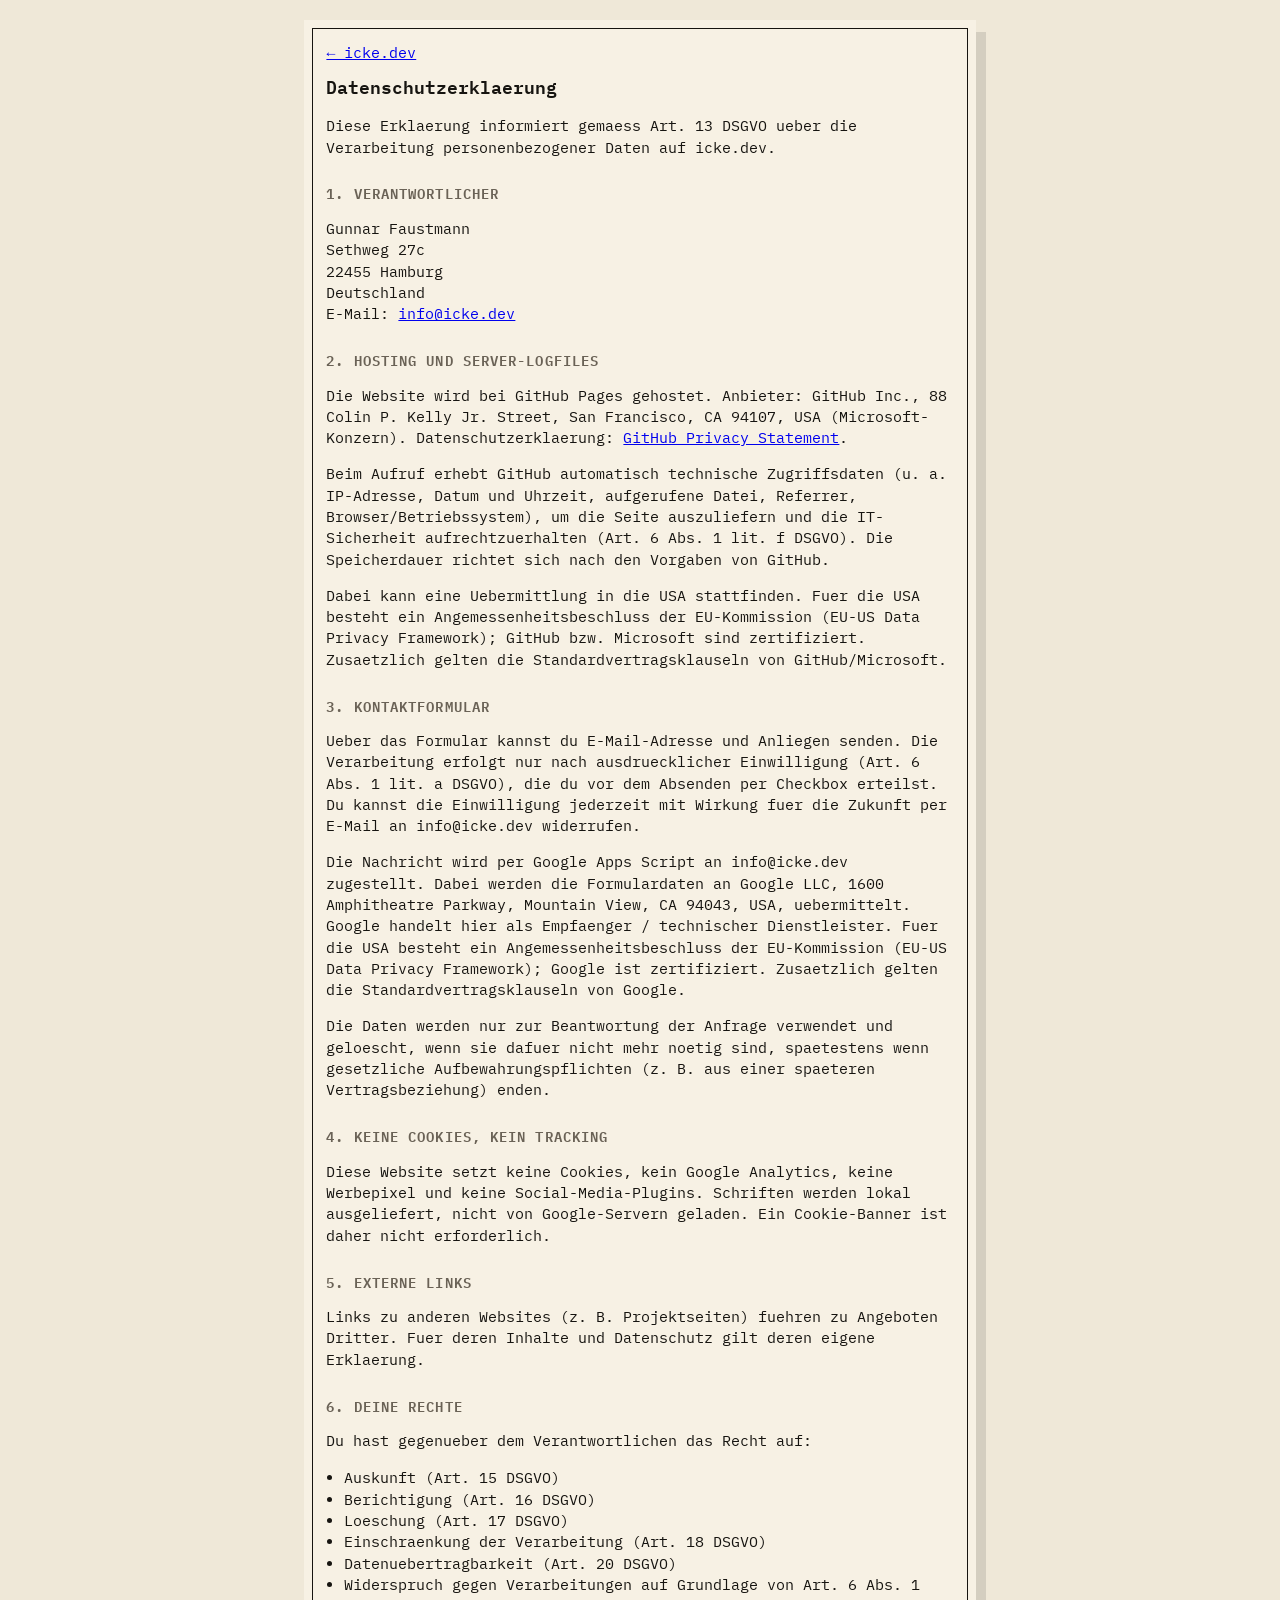
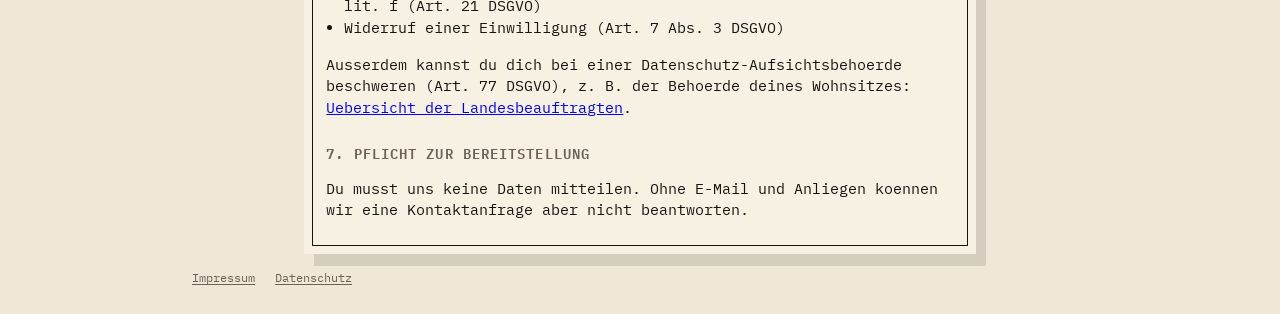
==== datenschutz.html @ b36e0580 "Add icke.dev site redesign Replace the current GitHub Pages implementation with the locally prepared" ====
<!doctype html>
<html lang="de">
  <head>
    <meta charset="utf-8" />
    <meta name="viewport" content="width=device-width, initial-scale=1, viewport-fit=cover" />
    <title>Datenschutz — icke.dev</title>
    <meta name="robots" content="noindex" />
    <link rel="icon" href="favicon.svg" type="image/svg+xml" />
    <link rel="stylesheet" href="style.css" />
  </head>
  <body>
    <main class="stage">
      <article class="card legal-page">
        <p class="kicker"><a href="index.html">← icke.dev</a></p>
        <h1>Datenschutzerklaerung</h1>
        <p>
          Diese Erklaerung informiert gemaess Art. 13 DSGVO ueber die Verarbeitung
          personenbezogener Daten auf icke.dev.
        </p>

        <h2>1. Verantwortlicher</h2>
        <p>
          <span class="fill-in" data-site="name">[Vor- und Nachname]</span><br />
          <span class="fill-in" data-site="street">[Strasse und Hausnummer]</span><br />
          <span class="fill-in" data-site="cityLine">[PLZ Ort]</span><br />
          <span data-site="country">Deutschland</span><br />
          E-Mail:
          <a data-site-mailto="email" href="mailto:info@icke.dev">info@icke.dev</a>
        </p>

        <h2>2. Hosting und Server-Logfiles</h2>
        <p>
          Die Website wird bei GitHub Pages gehostet. Anbieter:
          GitHub Inc., 88 Colin P. Kelly Jr. Street, San Francisco, CA 94107, USA
          (Microsoft-Konzern). Datenschutzerklaerung:
          <a
            href="https://docs.github.com/site-policy/privacy-policies/github-general-privacy-statement"
            rel="noopener noreferrer"
            target="_blank"
            >GitHub Privacy Statement</a
          >.
        </p>
        <p>
          Beim Aufruf erhebt GitHub automatisch technische Zugriffsdaten (u. a. IP-Adresse,
          Datum und Uhrzeit, aufgerufene Datei, Referrer, Browser/Betriebssystem), um die
          Seite auszuliefern und die IT-Sicherheit aufrechtzuerhalten
          (Art. 6 Abs. 1 lit. f DSGVO). Die Speicherdauer richtet sich nach den Vorgaben
          von GitHub.
        </p>
        <p>
          Dabei kann eine Uebermittlung in die USA stattfinden. Fuer die USA besteht ein
          Angemessenheitsbeschluss der EU-Kommission (EU-US Data Privacy Framework);
          GitHub bzw. Microsoft sind zertifiziert. Zusaetzlich gelten die
          Standardvertragsklauseln von GitHub/Microsoft.
        </p>

        <h2>3. Kontaktformular</h2>
        <p>
          Ueber das Formular kannst du E-Mail-Adresse und Anliegen senden. Die Verarbeitung
          erfolgt nur nach ausdruecklicher Einwilligung (Art. 6 Abs. 1 lit. a DSGVO), die du
          vor dem Absenden per Checkbox erteilst. Du kannst die Einwilligung jederzeit mit
          Wirkung fuer die Zukunft per E-Mail an
          <span data-site="email">info@icke.dev</span> widerrufen.
        </p>
        <p>
          Die Nachricht wird per Google Apps Script an
          <span data-site="email">info@icke.dev</span> zugestellt.
          Dabei werden die Formulardaten an Google LLC, 1600 Amphitheatre Parkway,
          Mountain View, CA 94043, USA, uebermittelt. Google handelt hier als
          Empfaenger / technischer Dienstleister. Fuer die USA besteht ein Angemessenheitsbeschluss
          der EU-Kommission (EU-US Data Privacy Framework); Google ist zertifiziert.
          Zusaetzlich gelten die Standardvertragsklauseln von Google.
        </p>
        <p>
          Die Daten werden nur zur Beantwortung der Anfrage verwendet und geloescht, wenn sie
          dafuer nicht mehr noetig sind, spaetestens wenn gesetzliche Aufbewahrungspflichten
          (z. B. aus einer spaeteren Vertragsbeziehung) enden.
        </p>

        <h2>4. Keine Cookies, kein Tracking</h2>
        <p>
          Diese Website setzt keine Cookies, kein Google Analytics, keine Werbepixel und
          keine Social-Media-Plugins. Schriften werden lokal ausgeliefert, nicht von
          Google-Servern geladen. Ein Cookie-Banner ist daher nicht erforderlich.
        </p>

        <h2>5. Externe Links</h2>
        <p>
          Links zu anderen Websites (z. B. Projektseiten) fuehren zu Angeboten Dritter.
          Fuer deren Inhalte und Datenschutz gilt deren eigene Erklaerung.
        </p>

        <h2>6. Deine Rechte</h2>
        <p>Du hast gegenueber dem Verantwortlichen das Recht auf:</p>
        <ul>
          <li>Auskunft (Art. 15 DSGVO)</li>
          <li>Berichtigung (Art. 16 DSGVO)</li>
          <li>Loeschung (Art. 17 DSGVO)</li>
          <li>Einschraenkung der Verarbeitung (Art. 18 DSGVO)</li>
          <li>Datenuebertragbarkeit (Art. 20 DSGVO)</li>
          <li>Widerspruch gegen Verarbeitungen auf Grundlage von Art. 6 Abs. 1 lit. f (Art. 21 DSGVO)</li>
          <li>Widerruf einer Einwilligung (Art. 7 Abs. 3 DSGVO)</li>
        </ul>
        <p>
          Ausserdem kannst du dich bei einer Datenschutz-Aufsichtsbehoerde beschweren
          (Art. 77 DSGVO), z. B. der Behoerde deines Wohnsitzes:
          <a href="https://www.bfdi.bund.de/DE/Service/Anschriften/Laender/Laender-node.html" rel="noopener noreferrer" target="_blank"
            >Uebersicht der Landesbeauftragten</a
          >.
        </p>

        <h2>7. Pflicht zur Bereitstellung</h2>
        <p>
          Du musst uns keine Daten mitteilen. Ohne E-Mail und Anliegen koennen wir eine
          Kontaktanfrage aber nicht beantworten.
        </p>
      </article>
      <nav class="legal-nav" aria-label="Rechtliches">
        <a href="impressum.html">Impressum</a>
        <a href="datenschutz.html" aria-current="page">Datenschutz</a>
      </nav>
    </main>
    <script src="legal.js"></script>
  </body>
</html>
---- style.css ----
@font-face {
  font-family: "IBM Plex Mono";
  src: url("fonts/ibm-plex-mono-400.woff2") format("woff2");
  font-weight: 400;
  font-style: normal;
  font-display: swap;
}

@font-face {
  font-family: "IBM Plex Mono";
  src: url("fonts/ibm-plex-mono-600.woff2") format("woff2");
  font-weight: 600;
  font-style: normal;
  font-display: swap;
}

:root {
  --paper: #efe8d8;
  --paper-2: #f7f1e4;
  --ink: #161410;
  --muted: #6a6256;
  --rule: #cfc6b4;
  --accent: #b23a1a;
  --font: "IBM Plex Mono", ui-monospace, "Cascadia Mono", Menlo, monospace;
}

*,
*::before,
*::after {
  box-sizing: border-box;
}

html,
body {
  margin: 0;
  min-height: 100%;
  overflow-x: hidden;
  -webkit-text-size-adjust: 100%;
  text-size-adjust: 100%;
}

body {
  font-family: var(--font);
  background: var(--paper);
  color: var(--ink);
  line-height: 1.45;
}

.mesh {
  position: fixed;
  inset: 0;
  z-index: 0;
  overflow: hidden;
  pointer-events: none;
  font-size: 11px;
  line-height: 1.15;
  letter-spacing: 0.12em;
  color: #161410;
  opacity: 0.07;
  white-space: pre;
  user-select: none;
}

.stage {
  position: relative;
  z-index: 1;
  min-height: 100vh;
  min-height: 100dvh;
  display: grid;
  place-items: center;
  align-content: center;
  gap: 0.85rem;
  width: 100%;
  padding:
    max(1.25rem, env(safe-area-inset-top))
    max(0.85rem, env(safe-area-inset-right))
    max(1.75rem, env(safe-area-inset-bottom))
    max(0.85rem, env(safe-area-inset-left));
}

.card {
  position: relative;
  width: min(56rem, 100%);
  background: var(--paper-2);
  padding: 1.35rem 1.4rem 1.2rem;
  box-shadow: 10px 12px 0 rgba(22, 20, 16, 0.12);
  container-type: inline-size;
  overflow: hidden;
}

.card::before {
  content: "";
  position: absolute;
  inset: 8px;
  border: 1px solid var(--ink);
  pointer-events: none;
}

.card__chrome {
  margin: 0 0 0.75rem;
  font-size: 0.72rem;
  line-height: 1.05;
  color: var(--ink);
  overflow: hidden;
}

.card__head {
  position: relative;
}

.meta {
  display: flex;
  justify-content: space-between;
  gap: 1rem;
  margin: 0 0 0.35rem;
  font-size: 0.78rem;
  letter-spacing: 0.08em;
  text-transform: uppercase;
  color: var(--muted);
}

.stamp {
  color: var(--accent);
  font-weight: 600;
}

.kicker {
  margin: 0 0 0.6rem;
  font-size: 0.78rem;
  color: var(--muted);
}

h1 {
  margin: 0;
}

.logo-wrap {
  overflow-x: auto;
  max-width: 100%;
  scrollbar-width: none;
}

.logo-wrap::-webkit-scrollbar {
  display: none;
}

.logo {
  margin: 0;
  font-size: clamp(0.4rem, 2.45vw, 0.78rem);
  line-height: 1.05;
  letter-spacing: 0;
  color: var(--ink);
}

@supports (font-size: 1cqi) {
  .logo {
    font-size: clamp(0.42rem, 3.05cqi, 0.78rem);
  }
}

.lede {
  min-height: 2.6em;
  margin: 1rem 0 0;
  max-width: 42rem;
  font-size: 0.95rem;
}

.cursor {
  display: inline-block;
  margin-left: 1px;
  animation: blink 1s steps(1) infinite;
}

@keyframes blink {
  50% {
    opacity: 0;
  }
}

.section-label {
  margin: 1.4rem 0 0.7rem;
  font-size: 0.8rem;
  font-weight: 500;
  letter-spacing: 0.12em;
  text-transform: uppercase;
  color: var(--muted);
}

.project-grid {
  display: grid;
  grid-template-columns: 1fr;
  gap: 0.7rem;
  max-width: 100%;
}

.project {
  display: block;
  text-decoration: none;
  color: inherit;
  background: var(--paper-2);
  border: 0;
  padding: 0;
}

.project pre {
  margin: 0;
  padding: 0.15rem 0.1rem;
  font-size: clamp(0.58rem, 2.15cqi, 0.72rem);
  line-height: 1.18;
  white-space: pre;
  overflow-x: auto;
  scrollbar-width: none;
}

.project:hover pre,
.project:focus-visible pre,
.project.is-active pre {
  background: var(--ink);
  color: var(--paper-2);
}

.card__foot {
  display: flex;
  justify-content: space-between;
  align-items: center;
  gap: 1rem;
  flex-wrap: wrap;
  margin-top: 1.25rem;
  padding-top: 0.85rem;
  border-top: 1px dashed var(--rule);
  font-size: 0.78rem;
}

.card__foot a {
  color: var(--accent);
  font-weight: 600;
  text-underline-offset: 0.2em;
}

.hint {
  color: var(--muted);
}

.touch-btn {
  font-family: inherit;
  font-size: 0.85rem;
  font-weight: 600;
  letter-spacing: 0.04em;
  color: var(--ink);
  background: transparent;
  border: 0;
  padding: 0.35rem 0.15rem;
  cursor: pointer;
}

.touch-btn:hover,
.touch-btn:focus-visible {
  background: var(--ink);
  color: var(--paper-2);
}

.touch-btn--solid {
  color: var(--accent);
}

.touch-btn:disabled {
  cursor: wait;
  opacity: 0.6;
}

.touch {
  width: min(28rem, calc(100% - 1.25rem));
  max-height: min(40rem, calc(100dvh - 1.5rem));
  padding: 0;
  border: 1px solid var(--ink);
  background: var(--paper-2);
  box-shadow: 10px 12px 0 rgba(22, 20, 16, 0.12);
  color: var(--ink);
  overflow: auto;
}

.touch::backdrop {
  background: rgba(22, 20, 16, 0.35);
}

.touch__form {
  padding: 1.1rem 1.15rem 1.2rem;
}

.touch__title {
  margin: 0 0 0.35rem;
  font-size: 0.85rem;
  white-space: nowrap;
  overflow: hidden;
}

.touch__note {
  margin: 0 0 1rem;
  font-size: 0.75rem;
  color: var(--muted);
}

.touch__label {
  display: block;
  margin: 0.65rem 0 0.3rem;
  font-size: 0.75rem;
  letter-spacing: 0.1em;
  text-transform: uppercase;
  color: var(--muted);
}

.touch__input {
  display: block;
  width: 100%;
  font-family: inherit;
  font-size: 1rem;
  color: var(--ink);
  background: var(--paper);
  border: 1px solid var(--ink);
  padding: 0.7rem 0.65rem;
  border-radius: 0;
}

.touch__input:focus {
  outline: 2px solid var(--accent);
  outline-offset: 1px;
}

.touch__input--area {
  resize: vertical;
  min-height: 8rem;
}

.touch__honey {
  position: absolute;
  left: -9999px;
  height: 0;
  width: 0;
  opacity: 0;
}

.touch__status {
  min-height: 1.3em;
  margin: 0.85rem 0 0;
  font-size: 0.8rem;
  color: var(--accent);
}

.touch__actions {
  display: flex;
  gap: 0.75rem;
  flex-wrap: wrap;
  margin-top: 0.6rem;
}

.touch__consent {
  display: flex;
  align-items: flex-start;
  gap: 0.55rem;
  margin: 0.9rem 0 0;
  font-size: 0.75rem;
  line-height: 1.45;
  color: var(--ink);
}

.touch__consent input {
  margin-top: 0.2rem;
  flex-shrink: 0;
}

.touch__consent a {
  color: var(--accent);
}

.legal-nav {
  width: min(56rem, 100%);
  margin: 0 auto;
  display: flex;
  flex-wrap: wrap;
  gap: 0.75rem 1.25rem;
  font-size: 0.78rem;
}

.legal-nav a {
  color: var(--muted);
  text-underline-offset: 0.2em;
}

.legal-nav a:hover {
  color: var(--ink);
}

.legal-page {
  max-width: 42rem;
}

.legal-page h1 {
  font-size: 1.15rem;
  margin: 0 0 1rem;
}

.legal-page h2 {
  font-family: var(--font);
  font-size: 0.85rem;
  letter-spacing: 0.08em;
  text-transform: uppercase;
  color: var(--muted);
  margin: 1.6rem 0 0.5rem;
}

.legal-page p,
.legal-page li {
  font-size: 0.92rem;
  color: var(--ink);
  overflow-wrap: anywhere;
}

.legal-page ul {
  padding-left: 1.1rem;
}

.fill-in {
  background: #f3e0c8;
  padding: 0.05em 0.2em;
}

@media (max-width: 720px) {
  .card {
    padding: 1rem 0.85rem 1rem;
    box-shadow: 6px 8px 0 rgba(22, 20, 16, 0.12);
  }

  .card::before {
    inset: 5px;
  }

  .card__chrome {
    font-size: 0.62rem;
  }

  .meta {
    flex-direction: column;
    align-items: flex-start;
    gap: 0.15rem;
    font-size: 0.7rem;
  }

  .lede {
    font-size: 0.9rem;
    min-height: 0;
  }

  .logo {
    font-size: clamp(0.38rem, 3.2cqi, 0.62rem);
  }

  .card__foot {
    flex-direction: column;
    align-items: stretch;
    gap: 0.5rem;
  }

  .hint {
    display: none;
  }

  .touch-btn {
    min-height: 2.75rem;
    width: 100%;
    text-align: left;
    padding: 0.55rem 0.4rem;
  }

  .touch__title {
    white-space: normal;
  }

  .touch__form {
    padding: 1rem 0.9rem 1.1rem;
  }

  .touch__input--area {
    min-height: 6.5rem;
  }

  .legal-page {
    padding-right: 0.9rem;
    padding-left: 0.9rem;
  }
}

@media (max-width: 420px) {
  .logo {
    font-size: clamp(0.34rem, 2.85cqi, 0.5rem);
  }
}
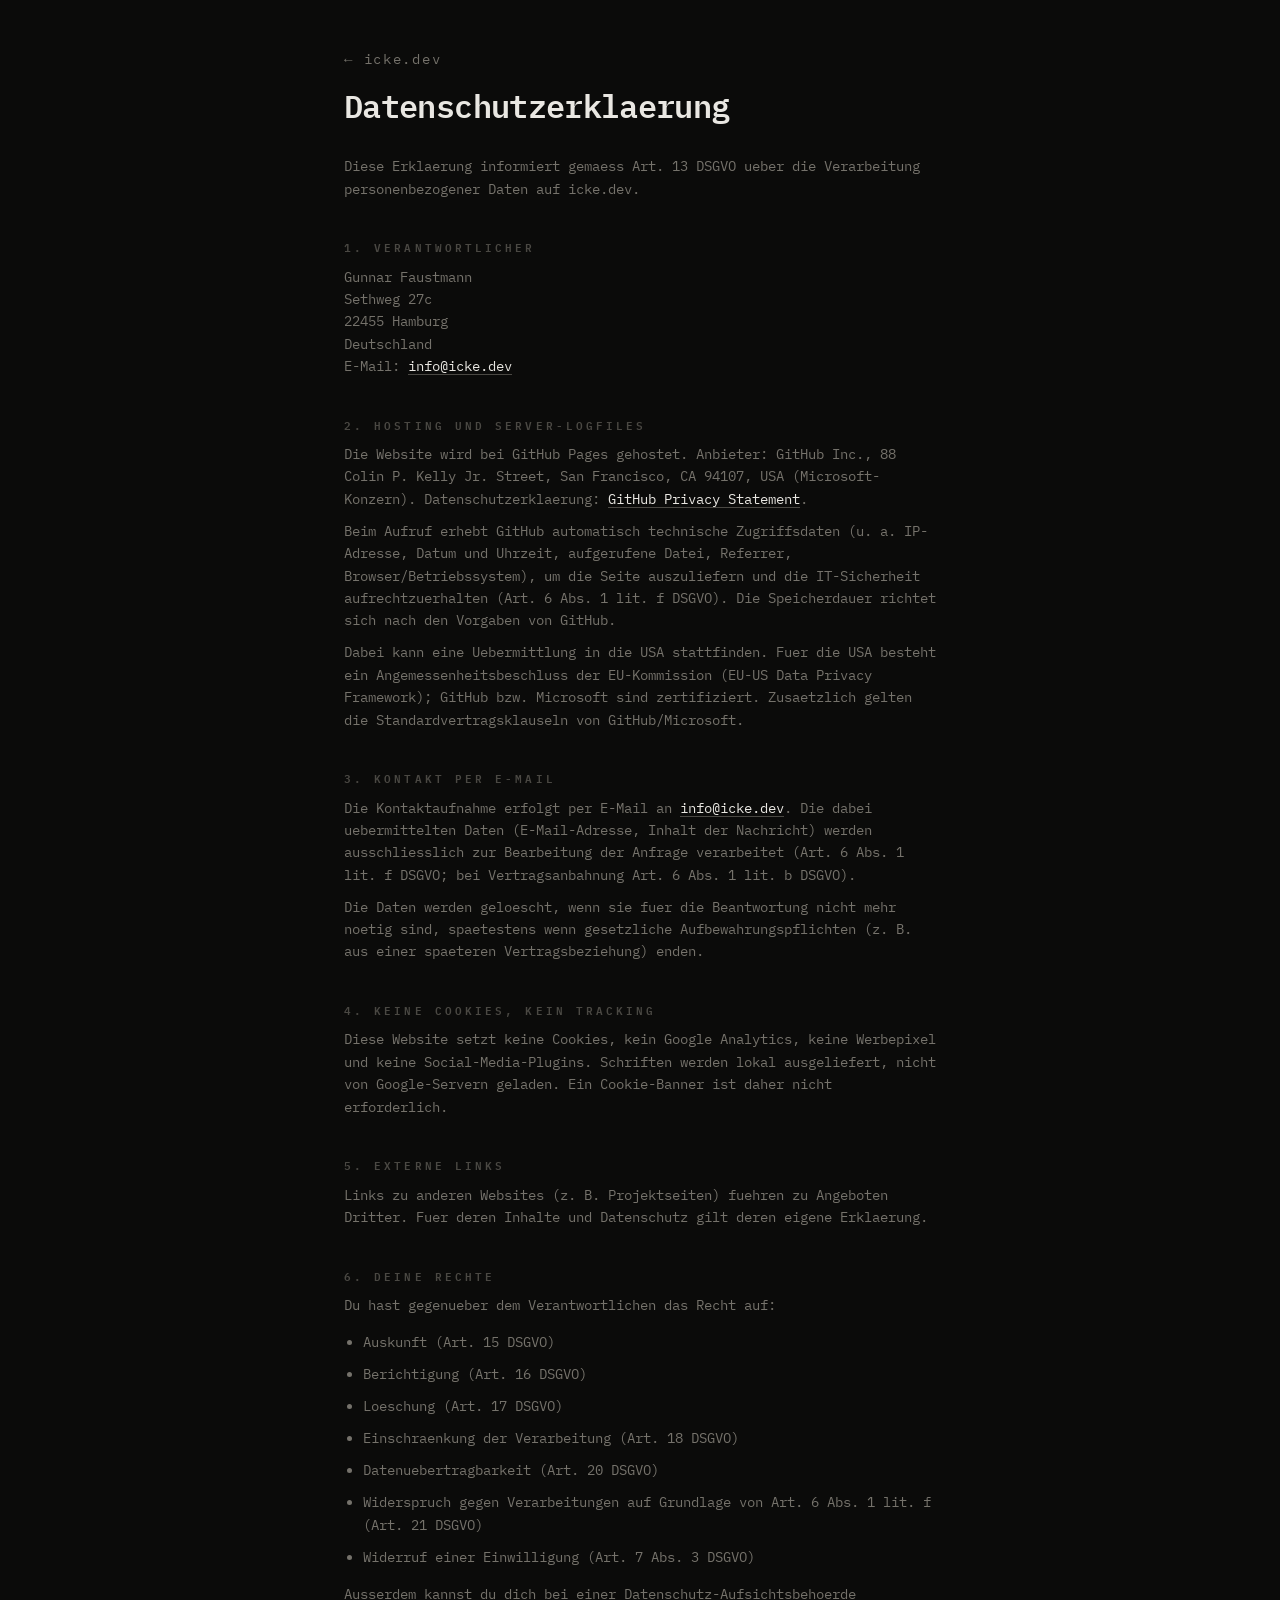
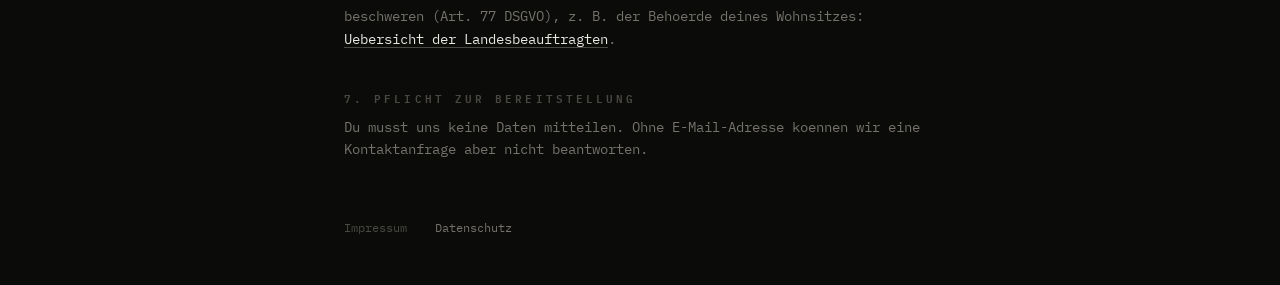
==== commit 985b4845: "new design" ====
--- a/datenschutz.html
+++ b/datenschutz.html
@@ -54,26 +54,17 @@
           Standardvertragsklauseln von GitHub/Microsoft.
         </p>
 
-        <h2>3. Kontaktformular</h2>
+        <h2>3. Kontakt per E-Mail</h2>
         <p>
-          Ueber das Formular kannst du E-Mail-Adresse und Anliegen senden. Die Verarbeitung
-          erfolgt nur nach ausdruecklicher Einwilligung (Art. 6 Abs. 1 lit. a DSGVO), die du
-          vor dem Absenden per Checkbox erteilst. Du kannst die Einwilligung jederzeit mit
-          Wirkung fuer die Zukunft per E-Mail an
-          <span data-site="email">info@icke.dev</span> widerrufen.
+          Die Kontaktaufnahme erfolgt per E-Mail an
+          <a data-site-mailto="email" href="mailto:info@icke.dev">info@icke.dev</a>.
+          Die dabei uebermittelten Daten (E-Mail-Adresse, Inhalt der Nachricht) werden
+          ausschliesslich zur Bearbeitung der Anfrage verarbeitet
+          (Art. 6 Abs. 1 lit. f DSGVO; bei Vertragsanbahnung Art. 6 Abs. 1 lit. b DSGVO).
         </p>
         <p>
-          Die Nachricht wird per Google Apps Script an
-          <span data-site="email">info@icke.dev</span> zugestellt.
-          Dabei werden die Formulardaten an Google LLC, 1600 Amphitheatre Parkway,
-          Mountain View, CA 94043, USA, uebermittelt. Google handelt hier als
-          Empfaenger / technischer Dienstleister. Fuer die USA besteht ein Angemessenheitsbeschluss
-          der EU-Kommission (EU-US Data Privacy Framework); Google ist zertifiziert.
-          Zusaetzlich gelten die Standardvertragsklauseln von Google.
-        </p>
-        <p>
-          Die Daten werden nur zur Beantwortung der Anfrage verwendet und geloescht, wenn sie
-          dafuer nicht mehr noetig sind, spaetestens wenn gesetzliche Aufbewahrungspflichten
+          Die Daten werden geloescht, wenn sie fuer die Beantwortung nicht mehr noetig sind,
+          spaetestens wenn gesetzliche Aufbewahrungspflichten
           (z. B. aus einer spaeteren Vertragsbeziehung) enden.
         </p>
 
@@ -111,7 +102,7 @@
 
         <h2>7. Pflicht zur Bereitstellung</h2>
         <p>
-          Du musst uns keine Daten mitteilen. Ohne E-Mail und Anliegen koennen wir eine
+          Du musst uns keine Daten mitteilen. Ohne E-Mail-Adresse koennen wir eine
           Kontaktanfrage aber nicht beantworten.
         </p>
       </article>
--- a/style.css
+++ b/style.css
@@ -1,3 +1,4 @@
+/* --- fonts -------------------------------------------------------- */
 @font-face {
   font-family: "IBM Plex Mono";
   src: url("fonts/ibm-plex-mono-400.woff2") format("woff2");
@@ -14,483 +15,270 @@
   font-display: swap;
 }
 
+/* --- tokens ------------------------------------------------------- */
 :root {
-  --paper: #efe8d8;
-  --paper-2: #f7f1e4;
-  --ink: #161410;
-  --muted: #6a6256;
-  --rule: #cfc6b4;
-  --accent: #b23a1a;
-  --font: "IBM Plex Mono", ui-monospace, "Cascadia Mono", Menlo, monospace;
-}
-
-*,
-*::before,
-*::after {
-  box-sizing: border-box;
-}
-
-html,
-body {
+  color-scheme: dark;
+
+  --bg:     #0b0b0a;
+  --ink:    #e9e7e2;
+  --mute:   #75726b;
+  --faint:  #4a4843;
+  --line:   #24231f;
+  --accent: #33d133; /* Phosphor-Gruen alter Monochrom-CRTs, leicht gedimmt */
+
+  --mono: "IBM Plex Mono", ui-monospace, SFMono-Regular, Menlo, Consolas, monospace;
+}
+
+/* --- reset -------------------------------------------------------- */
+*, *::before, *::after { box-sizing: border-box; }
+
+html, body {
   margin: 0;
   min-height: 100%;
-  overflow-x: hidden;
   -webkit-text-size-adjust: 100%;
   text-size-adjust: 100%;
 }
 
 body {
-  font-family: var(--font);
-  background: var(--paper);
+  background: var(--bg);
   color: var(--ink);
-  line-height: 1.45;
-}
-
-.mesh {
-  position: fixed;
-  inset: 0;
-  z-index: 0;
-  overflow: hidden;
-  pointer-events: none;
+  font: 400 15px/1.6 var(--mono);
+}
+
+::selection {
+  background: var(--accent);
+  color: var(--bg);
+}
+
+a { color: inherit; }
+
+:focus-visible {
+  outline: 2px solid var(--accent);
+  outline-offset: 4px;
+}
+
+/* --- page frame ---------------------------------------------------- */
+.page {
+  min-height: 100dvh;
+  max-width: 1200px;
+  margin: 0 auto;
+  padding: clamp(24px, 4vw, 48px) clamp(20px, 5vw, 64px);
+  display: flex;
+  flex-direction: column;
+}
+
+/* --- top ----------------------------------------------------------- */
+.top {
+  display: flex;
+  align-items: center;
+  justify-content: space-between;
+  font-size: 13px;
+  letter-spacing: .12em;
+  color: var(--mute);
+}
+
+.top__mark { font-weight: 600; color: var(--ink); }
+
+.top__dot {
+  width: 8px;
+  height: 8px;
+  background: var(--accent);
+}
+
+/* --- labels -------------------------------------------------------- */
+.label {
+  margin: 0 0 .9em;
   font-size: 11px;
-  line-height: 1.15;
-  letter-spacing: 0.12em;
-  color: #161410;
-  opacity: 0.07;
-  white-space: pre;
-  user-select: none;
-}
-
+  letter-spacing: .28em;
+  text-transform: uppercase;
+  color: var(--faint);
+}
+
+/* --- hero: the mail ------------------------------------------------ */
+.hero {
+  margin-block: auto;
+  padding-block: clamp(48px, 10vh, 96px);
+}
+
+.hero__mail {
+  margin: 0;
+  font-size: clamp(27px, 8.2vw, 104px);
+  font-weight: 400;
+  line-height: 1.1;
+  letter-spacing: -0.02em;
+  overflow-wrap: anywhere;
+}
+
+.hero__mail a {
+  text-decoration: none;
+  transition: color .15s linear;
+}
+
+.hero__mail a:hover { color: var(--accent); }
+
+.caret {
+  /* volle Zeichenzelle von IBM Plex Mono:
+     Breite = Dickte (.6em), Hoehe = Ober- + Unterlaenge (.78em + .22em),
+     sitzt .22em unter der Grundlinie wie ein echter Terminal-Cursor */
+  display: inline-block;
+  width: .6em;
+  height: 1em;
+  vertical-align: -.22em;
+  background: var(--accent);
+  animation: blink 1.1s steps(1) infinite;
+}
+
+@keyframes blink { 50% { opacity: 0; } }
+
+/* --- the project ---------------------------------------------------- */
+.proj {
+  display: flex;
+  align-items: baseline;
+  gap: clamp(16px, 3vw, 40px);
+  padding-block: 26px;
+  border-top: 1px solid var(--line);
+  border-bottom: 1px solid var(--line);
+  text-decoration: none;
+  transition: border-color .15s linear;
+}
+
+.proj__name {
+  font-weight: 600;
+  font-size: clamp(17px, 2.4vw, 24px);
+  transition: color .15s linear;
+}
+
+.proj__meta {
+  margin-left: auto;
+  font-size: 13px;
+  color: var(--mute);
+  white-space: nowrap;
+}
+
+.proj__arrow {
+  color: var(--mute);
+  font-size: clamp(17px, 2.4vw, 24px);
+  transition: color .15s linear, translate .15s ease-out;
+}
+
+.proj:hover { border-color: var(--accent); }
+.proj:hover .proj__name { color: var(--accent); }
+
+.proj:hover .proj__arrow {
+  color: var(--accent);
+  translate: 3px -3px;
+}
+
+/* --- foot ----------------------------------------------------------- */
+.foot {
+  display: flex;
+  gap: 28px;
+  margin-top: clamp(40px, 8vh, 80px);
+  font-size: 12px;
+}
+
+.foot a {
+  color: var(--faint);
+  text-decoration: none;
+  transition: color .15s linear;
+}
+
+.foot a:hover { color: var(--ink); }
+
+/* --- legal pages ----------------------------------------------------- */
 .stage {
-  position: relative;
-  z-index: 1;
-  min-height: 100vh;
   min-height: 100dvh;
-  display: grid;
-  place-items: center;
-  align-content: center;
-  gap: 0.85rem;
-  width: 100%;
-  padding:
-    max(1.25rem, env(safe-area-inset-top))
-    max(0.85rem, env(safe-area-inset-right))
-    max(1.75rem, env(safe-area-inset-bottom))
-    max(0.85rem, env(safe-area-inset-left));
-}
-
-.card {
-  position: relative;
-  width: min(56rem, 100%);
-  background: var(--paper-2);
-  padding: 1.35rem 1.4rem 1.2rem;
-  box-shadow: 10px 12px 0 rgba(22, 20, 16, 0.12);
-  container-type: inline-size;
-  overflow: hidden;
-}
-
-.card::before {
-  content: "";
-  position: absolute;
-  inset: 8px;
-  border: 1px solid var(--ink);
-  pointer-events: none;
-}
-
-.card__chrome {
-  margin: 0 0 0.75rem;
-  font-size: 0.72rem;
-  line-height: 1.05;
-  color: var(--ink);
-  overflow: hidden;
-}
-
-.card__head {
-  position: relative;
-}
-
-.meta {
-  display: flex;
-  justify-content: space-between;
-  gap: 1rem;
-  margin: 0 0 0.35rem;
-  font-size: 0.78rem;
-  letter-spacing: 0.08em;
+  max-width: 720px;
+  margin: 0 auto;
+  padding: clamp(24px, 4vw, 48px) clamp(20px, 5vw, 64px);
+  display: flex;
+  flex-direction: column;
+}
+
+.kicker {
+  margin: 0 0 3rem;
+  font-size: 13px;
+  letter-spacing: .12em;
+}
+
+.legal-page .kicker a {
+  color: var(--mute);
+  text-decoration: none;
+}
+
+.legal-page .kicker a:hover { color: var(--accent); }
+
+.legal-page h1 {
+  margin: 0 0 1.5rem;
+  font-size: clamp(22px, 4vw, 32px);
+  font-weight: 600;
+  letter-spacing: -0.02em;
+}
+
+.legal-page h2 {
+  margin: 2.4rem 0 .6rem;
+  font-size: 11px;
+  font-weight: 600;
+  letter-spacing: .28em;
   text-transform: uppercase;
-  color: var(--muted);
-}
-
-.stamp {
-  color: var(--accent);
-  font-weight: 600;
-}
-
-.kicker {
-  margin: 0 0 0.6rem;
-  font-size: 0.78rem;
-  color: var(--muted);
-}
-
-h1 {
-  margin: 0;
-}
-
-.logo-wrap {
-  overflow-x: auto;
-  max-width: 100%;
-  scrollbar-width: none;
-}
-
-.logo-wrap::-webkit-scrollbar {
-  display: none;
-}
-
-.logo {
-  margin: 0;
-  font-size: clamp(0.4rem, 2.45vw, 0.78rem);
-  line-height: 1.05;
-  letter-spacing: 0;
-  color: var(--ink);
-}
-
-@supports (font-size: 1cqi) {
-  .logo {
-    font-size: clamp(0.42rem, 3.05cqi, 0.78rem);
-  }
-}
-
-.lede {
-  min-height: 2.6em;
-  margin: 1rem 0 0;
-  max-width: 42rem;
-  font-size: 0.95rem;
-}
-
-.cursor {
-  display: inline-block;
-  margin-left: 1px;
-  animation: blink 1s steps(1) infinite;
-}
-
-@keyframes blink {
-  50% {
-    opacity: 0;
-  }
-}
-
-.section-label {
-  margin: 1.4rem 0 0.7rem;
-  font-size: 0.8rem;
-  font-weight: 500;
-  letter-spacing: 0.12em;
-  text-transform: uppercase;
-  color: var(--muted);
-}
-
-.project-grid {
-  display: grid;
-  grid-template-columns: 1fr;
-  gap: 0.7rem;
-  max-width: 100%;
-}
-
-.project {
-  display: block;
-  text-decoration: none;
-  color: inherit;
-  background: var(--paper-2);
-  border: 0;
-  padding: 0;
-}
-
-.project pre {
-  margin: 0;
-  padding: 0.15rem 0.1rem;
-  font-size: clamp(0.58rem, 2.15cqi, 0.72rem);
-  line-height: 1.18;
-  white-space: pre;
-  overflow-x: auto;
-  scrollbar-width: none;
-}
-
-.project:hover pre,
-.project:focus-visible pre,
-.project.is-active pre {
-  background: var(--ink);
-  color: var(--paper-2);
-}
-
-.card__foot {
-  display: flex;
-  justify-content: space-between;
-  align-items: center;
-  gap: 1rem;
-  flex-wrap: wrap;
-  margin-top: 1.25rem;
-  padding-top: 0.85rem;
-  border-top: 1px dashed var(--rule);
-  font-size: 0.78rem;
-}
-
-.card__foot a {
-  color: var(--accent);
-  font-weight: 600;
-  text-underline-offset: 0.2em;
-}
-
-.hint {
-  color: var(--muted);
-}
-
-.touch-btn {
-  font-family: inherit;
-  font-size: 0.85rem;
-  font-weight: 600;
-  letter-spacing: 0.04em;
-  color: var(--ink);
-  background: transparent;
-  border: 0;
-  padding: 0.35rem 0.15rem;
-  cursor: pointer;
-}
-
-.touch-btn:hover,
-.touch-btn:focus-visible {
-  background: var(--ink);
-  color: var(--paper-2);
-}
-
-.touch-btn--solid {
-  color: var(--accent);
-}
-
-.touch-btn:disabled {
-  cursor: wait;
-  opacity: 0.6;
-}
-
-.touch {
-  width: min(28rem, calc(100% - 1.25rem));
-  max-height: min(40rem, calc(100dvh - 1.5rem));
-  padding: 0;
-  border: 1px solid var(--ink);
-  background: var(--paper-2);
-  box-shadow: 10px 12px 0 rgba(22, 20, 16, 0.12);
-  color: var(--ink);
-  overflow: auto;
-}
-
-.touch::backdrop {
-  background: rgba(22, 20, 16, 0.35);
-}
-
-.touch__form {
-  padding: 1.1rem 1.15rem 1.2rem;
-}
-
-.touch__title {
-  margin: 0 0 0.35rem;
-  font-size: 0.85rem;
-  white-space: nowrap;
-  overflow: hidden;
-}
-
-.touch__note {
-  margin: 0 0 1rem;
-  font-size: 0.75rem;
-  color: var(--muted);
-}
-
-.touch__label {
-  display: block;
-  margin: 0.65rem 0 0.3rem;
-  font-size: 0.75rem;
-  letter-spacing: 0.1em;
-  text-transform: uppercase;
-  color: var(--muted);
-}
-
-.touch__input {
-  display: block;
-  width: 100%;
-  font-family: inherit;
-  font-size: 1rem;
-  color: var(--ink);
-  background: var(--paper);
-  border: 1px solid var(--ink);
-  padding: 0.7rem 0.65rem;
-  border-radius: 0;
-}
-
-.touch__input:focus {
-  outline: 2px solid var(--accent);
-  outline-offset: 1px;
-}
-
-.touch__input--area {
-  resize: vertical;
-  min-height: 8rem;
-}
-
-.touch__honey {
-  position: absolute;
-  left: -9999px;
-  height: 0;
-  width: 0;
-  opacity: 0;
-}
-
-.touch__status {
-  min-height: 1.3em;
-  margin: 0.85rem 0 0;
-  font-size: 0.8rem;
-  color: var(--accent);
-}
-
-.touch__actions {
-  display: flex;
-  gap: 0.75rem;
-  flex-wrap: wrap;
-  margin-top: 0.6rem;
-}
-
-.touch__consent {
-  display: flex;
-  align-items: flex-start;
-  gap: 0.55rem;
-  margin: 0.9rem 0 0;
-  font-size: 0.75rem;
-  line-height: 1.45;
-  color: var(--ink);
-}
-
-.touch__consent input {
-  margin-top: 0.2rem;
-  flex-shrink: 0;
-}
-
-.touch__consent a {
-  color: var(--accent);
-}
-
-.legal-nav {
-  width: min(56rem, 100%);
-  margin: 0 auto;
-  display: flex;
-  flex-wrap: wrap;
-  gap: 0.75rem 1.25rem;
-  font-size: 0.78rem;
-}
-
-.legal-nav a {
-  color: var(--muted);
-  text-underline-offset: 0.2em;
-}
-
-.legal-nav a:hover {
-  color: var(--ink);
-}
-
-.legal-page {
-  max-width: 42rem;
-}
-
-.legal-page h1 {
-  font-size: 1.15rem;
-  margin: 0 0 1rem;
-}
-
-.legal-page h2 {
-  font-family: var(--font);
-  font-size: 0.85rem;
-  letter-spacing: 0.08em;
-  text-transform: uppercase;
-  color: var(--muted);
-  margin: 1.6rem 0 0.5rem;
+  color: var(--faint);
 }
 
 .legal-page p,
 .legal-page li {
-  font-size: 0.92rem;
+  margin: 0 0 .6rem;
+  font-size: 14px;
+  color: var(--mute);
+  overflow-wrap: anywhere;
+}
+
+.legal-page ul { padding-left: 1.2rem; }
+
+.legal-page a {
   color: var(--ink);
-  overflow-wrap: anywhere;
-}
-
-.legal-page ul {
-  padding-left: 1.1rem;
-}
-
-.fill-in {
-  background: #f3e0c8;
-  padding: 0.05em 0.2em;
-}
-
-@media (max-width: 720px) {
-  .card {
-    padding: 1rem 0.85rem 1rem;
-    box-shadow: 6px 8px 0 rgba(22, 20, 16, 0.12);
+  text-decoration: underline;
+  text-underline-offset: .2em;
+  text-decoration-color: var(--faint);
+}
+
+.legal-page a:hover {
+  color: var(--accent);
+  text-decoration-color: var(--accent);
+}
+
+.fill-in { background: rgba(51, 209, 51, .14); }
+
+.legal-nav {
+  margin-top: auto;
+  padding-top: 3rem;
+  display: flex;
+  gap: 28px;
+  font-size: 12px;
+}
+
+.legal-nav a {
+  color: var(--faint);
+  text-decoration: none;
+}
+
+.legal-nav a:hover { color: var(--ink); }
+.legal-nav a[aria-current="page"] { color: var(--mute); }
+
+/* --- responsive ------------------------------------------------------ */
+@media (max-width: 560px) {
+  .proj {
+    flex-wrap: wrap;
+    row-gap: 6px;
   }
 
-  .card::before {
-    inset: 5px;
+  .proj__meta {
+    margin-left: 0;
+    flex-basis: 100%;
+    order: 3;
   }
-
-  .card__chrome {
-    font-size: 0.62rem;
-  }
-
-  .meta {
-    flex-direction: column;
-    align-items: flex-start;
-    gap: 0.15rem;
-    font-size: 0.7rem;
-  }
-
-  .lede {
-    font-size: 0.9rem;
-    min-height: 0;
-  }
-
-  .logo {
-    font-size: clamp(0.38rem, 3.2cqi, 0.62rem);
-  }
-
-  .card__foot {
-    flex-direction: column;
-    align-items: stretch;
-    gap: 0.5rem;
-  }
-
-  .hint {
-    display: none;
-  }
-
-  .touch-btn {
-    min-height: 2.75rem;
-    width: 100%;
-    text-align: left;
-    padding: 0.55rem 0.4rem;
-  }
-
-  .touch__title {
-    white-space: normal;
-  }
-
-  .touch__form {
-    padding: 1rem 0.9rem 1.1rem;
-  }
-
-  .touch__input--area {
-    min-height: 6.5rem;
-  }
-
-  .legal-page {
-    padding-right: 0.9rem;
-    padding-left: 0.9rem;
-  }
-}
-
-@media (max-width: 420px) {
-  .logo {
-    font-size: clamp(0.34rem, 2.85cqi, 0.5rem);
-  }
-}
+}
+
+@media (prefers-reduced-motion: reduce) {
+  .caret { animation: none; }
+  * { transition: none !important; }
+}
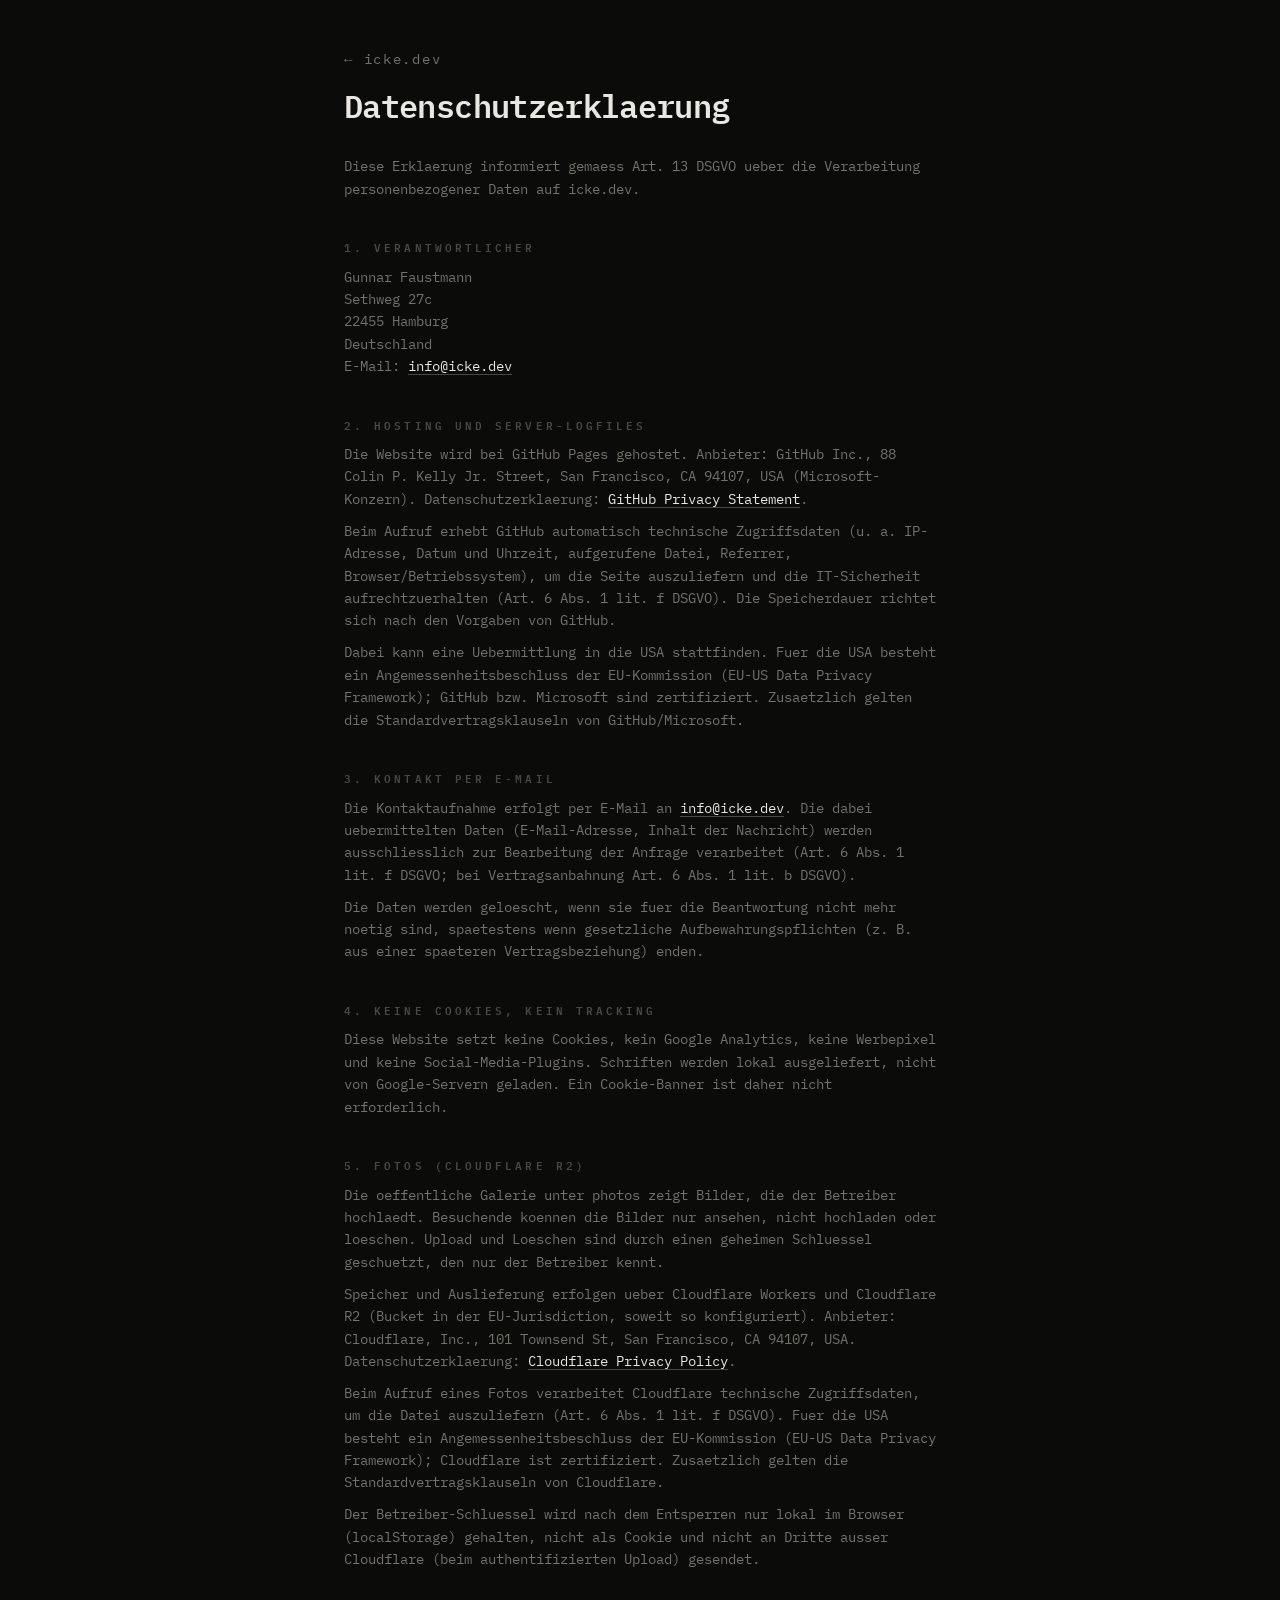
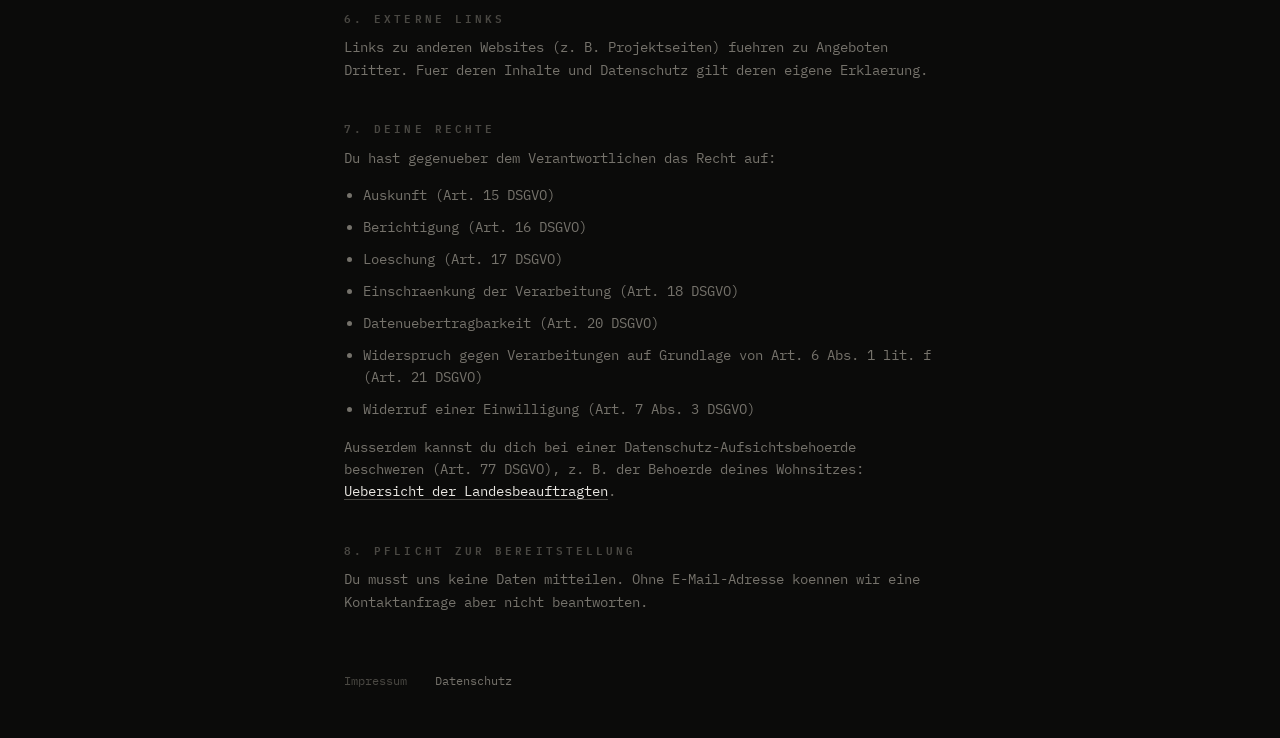
==== commit 41a1fedc: "Added photopage" ====
--- a/datenschutz.html
+++ b/datenschutz.html
@@ -75,13 +75,46 @@
           Google-Servern geladen. Ein Cookie-Banner ist daher nicht erforderlich.
         </p>
 
-        <h2>5. Externe Links</h2>
+        <h2>5. Fotos (Cloudflare R2)</h2>
+        <p>
+          Die oeffentliche Galerie unter photos zeigt Bilder, die der Betreiber
+          hochlaedt. Besuchende koennen die Bilder nur ansehen, nicht
+          hochladen oder loeschen. Upload und Loeschen sind durch einen
+          geheimen Schluessel geschuetzt, den nur der Betreiber kennt.
+        </p>
+        <p>
+          Speicher und Auslieferung erfolgen ueber Cloudflare Workers und
+          Cloudflare R2 (Bucket in der EU-Jurisdiction, soweit so
+          konfiguriert). Anbieter: Cloudflare, Inc., 101 Townsend St,
+          San Francisco, CA 94107, USA. Datenschutzerklaerung:
+          <a
+            href="https://www.cloudflare.com/privacypolicy/"
+            rel="noopener noreferrer"
+            target="_blank"
+            >Cloudflare Privacy Policy</a
+          >.
+        </p>
+        <p>
+          Beim Aufruf eines Fotos verarbeitet Cloudflare technische
+          Zugriffsdaten, um die Datei auszuliefern (Art. 6 Abs. 1 lit. f
+          DSGVO). Fuer die USA besteht ein Angemessenheitsbeschluss der
+          EU-Kommission (EU-US Data Privacy Framework); Cloudflare ist
+          zertifiziert. Zusaetzlich gelten die Standardvertragsklauseln
+          von Cloudflare.
+        </p>
+        <p>
+          Der Betreiber-Schluessel wird nach dem Entsperren nur lokal im
+          Browser (localStorage) gehalten, nicht als Cookie und nicht an
+          Dritte ausser Cloudflare (beim authentifizierten Upload) gesendet.
+        </p>
+
+        <h2>6. Externe Links</h2>
         <p>
           Links zu anderen Websites (z. B. Projektseiten) fuehren zu Angeboten Dritter.
           Fuer deren Inhalte und Datenschutz gilt deren eigene Erklaerung.
         </p>
 
-        <h2>6. Deine Rechte</h2>
+        <h2>7. Deine Rechte</h2>
         <p>Du hast gegenueber dem Verantwortlichen das Recht auf:</p>
         <ul>
           <li>Auskunft (Art. 15 DSGVO)</li>
@@ -100,7 +133,7 @@
           >.
         </p>
 
-        <h2>7. Pflicht zur Bereitstellung</h2>
+        <h2>8. Pflicht zur Bereitstellung</h2>
         <p>
           Du musst uns keine Daten mitteilen. Ohne E-Mail-Adresse koennen wir eine
           Kontaktanfrage aber nicht beantworten.
--- a/style.css
+++ b/style.css
@@ -19,20 +19,26 @@
 :root {
   color-scheme: dark;
 
-  --bg:     #0b0b0a;
-  --ink:    #e9e7e2;
-  --mute:   #75726b;
-  --faint:  #4a4843;
-  --line:   #24231f;
+  --bg: #0b0b0a;
+  --ink: #e9e7e2;
+  --mute: #75726b;
+  --faint: #4a4843;
+  --line: #24231f;
   --accent: #33d133; /* Phosphor-Gruen alter Monochrom-CRTs, leicht gedimmt */
 
-  --mono: "IBM Plex Mono", ui-monospace, SFMono-Regular, Menlo, Consolas, monospace;
+  --mono:
+    "IBM Plex Mono", ui-monospace, SFMono-Regular, Menlo, Consolas, monospace;
 }
 
 /* --- reset -------------------------------------------------------- */
-*, *::before, *::after { box-sizing: border-box; }
-
-html, body {
+*,
+*::before,
+*::after {
+  box-sizing: border-box;
+}
+
+html,
+body {
   margin: 0;
   min-height: 100%;
   -webkit-text-size-adjust: 100%;
@@ -50,7 +56,9 @@
   color: var(--bg);
 }
 
-a { color: inherit; }
+a {
+  color: inherit;
+}
 
 :focus-visible {
   outline: 2px solid var(--accent);
@@ -59,12 +67,37 @@
 
 /* --- page frame ---------------------------------------------------- */
 .page {
+  position: relative;
+  z-index: 1;
   min-height: 100dvh;
   max-width: 1200px;
   margin: 0 auto;
   padding: clamp(24px, 4vw, 48px) clamp(20px, 5vw, 64px);
   display: flex;
   flex-direction: column;
+  pointer-events: none;
+}
+
+.page .top,
+.page .work,
+.page .foot,
+.page .photos,
+.hero a,
+.photos__lock {
+  pointer-events: auto;
+}
+
+.page--photos {
+  pointer-events: auto;
+}
+
+a.top__mark {
+  text-decoration: none;
+  transition: color 0.15s linear;
+}
+
+a.top__mark:hover {
+  color: var(--accent);
 }
 
 /* --- top ----------------------------------------------------------- */
@@ -73,23 +106,44 @@
   align-items: center;
   justify-content: space-between;
   font-size: 13px;
-  letter-spacing: .12em;
+  letter-spacing: 0.12em;
   color: var(--mute);
 }
 
-.top__mark { font-weight: 600; color: var(--ink); }
+.top__mark {
+  font-weight: 600;
+  color: var(--ink);
+}
 
 .top__dot {
-  width: 8px;
-  height: 8px;
+  position: relative;
+  width: 10px;
+  height: 10px;
+  padding: 0;
+  border: 0;
   background: var(--accent);
+  cursor: pointer;
+  appearance: none;
+  display: block;
+  flex-shrink: 0;
+}
+
+.top__dot::after {
+  content: "";
+  position: absolute;
+  inset: -12px;
+}
+
+.top__dot[aria-pressed="true"] {
+  outline: 1px solid var(--accent);
+  outline-offset: 3px;
 }
 
 /* --- labels -------------------------------------------------------- */
 .label {
-  margin: 0 0 .9em;
+  margin: 0 0 0.9em;
   font-size: 11px;
-  letter-spacing: .28em;
+  letter-spacing: 0.28em;
   text-transform: uppercase;
   color: var(--faint);
 }
@@ -98,6 +152,7 @@
 .hero {
   margin-block: auto;
   padding-block: clamp(48px, 10vh, 96px);
+  pointer-events: none;
 }
 
 .hero__mail {
@@ -111,26 +166,103 @@
 
 .hero__mail a {
   text-decoration: none;
-  transition: color .15s linear;
-}
-
-.hero__mail a:hover { color: var(--accent); }
+  transition: color 0.15s linear;
+}
+
+.hero__mail a:hover {
+  color: var(--accent);
+}
 
 .caret {
   /* volle Zeichenzelle von IBM Plex Mono:
      Breite = Dickte (.6em), Hoehe = Ober- + Unterlaenge (.78em + .22em),
      sitzt .22em unter der Grundlinie wie ein echter Terminal-Cursor */
   display: inline-block;
-  width: .6em;
+  width: 0.6em;
   height: 1em;
-  vertical-align: -.22em;
+  vertical-align: -0.22em;
   background: var(--accent);
   animation: blink 1.1s steps(1) infinite;
 }
 
-@keyframes blink { 50% { opacity: 0; } }
-
-/* --- the project ---------------------------------------------------- */
+@keyframes blink {
+  50% {
+    opacity: 0;
+  }
+}
+
+/* --- phosphor: three.js-Schwarm ------------------------------------ */
+.phosphor {
+  position: fixed;
+  inset: 0;
+  z-index: 0;
+  overflow: hidden;
+  pointer-events: none;
+  user-select: none;
+}
+
+.phosphor canvas {
+  display: block;
+  width: 100%;
+  height: 100%;
+}
+
+/* --- projects ------------------------------------------------------- */
+.work__sum {
+  width: 100%;
+  margin: 0;
+  font: inherit;
+  color: inherit;
+  background: none;
+  text-align: left;
+  appearance: none;
+  border: 0;
+  border-radius: 0;
+  cursor: pointer;
+}
+
+.work__toggle {
+  display: inline-block;
+  color: var(--mute);
+  font-size: clamp(17px, 2.4vw, 24px);
+  line-height: 1;
+  transition:
+    color 0.15s linear,
+    rotate 0.35s cubic-bezier(0.22, 1, 0.36, 1);
+}
+
+.work__toggle::before {
+  content: "+";
+}
+
+.work__sum[aria-expanded="true"] .work__toggle {
+  rotate: 45deg;
+}
+
+.work__sum:hover .work__toggle {
+  color: var(--accent);
+}
+
+.work__list {
+  display: grid;
+  grid-template-rows: 0fr;
+  transition: grid-template-rows 0.45s cubic-bezier(0.22, 1, 0.36, 1);
+}
+
+.work__sum[aria-expanded="true"] + .work__list {
+  grid-template-rows: 1fr;
+}
+
+.work__list-inner {
+  min-height: 0;
+  overflow: hidden;
+}
+
+.work__list .proj,
+.work > .proj {
+  border-top: 0;
+}
+
 .proj {
   display: flex;
   align-items: baseline;
@@ -139,13 +271,13 @@
   border-top: 1px solid var(--line);
   border-bottom: 1px solid var(--line);
   text-decoration: none;
-  transition: border-color .15s linear;
+  transition: border-color 0.15s linear;
 }
 
 .proj__name {
   font-weight: 600;
   font-size: clamp(17px, 2.4vw, 24px);
-  transition: color .15s linear;
+  transition: color 0.15s linear;
 }
 
 .proj__meta {
@@ -158,15 +290,228 @@
 .proj__arrow {
   color: var(--mute);
   font-size: clamp(17px, 2.4vw, 24px);
-  transition: color .15s linear, translate .15s ease-out;
-}
-
-.proj:hover { border-color: var(--accent); }
-.proj:hover .proj__name { color: var(--accent); }
+  transition:
+    color 0.15s linear,
+    translate 0.15s ease-out;
+}
+
+.proj:hover {
+  border-color: var(--accent);
+}
+.proj:hover .proj__name {
+  color: var(--accent);
+}
 
 .proj:hover .proj__arrow {
   color: var(--accent);
   translate: 3px -3px;
+}
+
+/* --- photos --------------------------------------------------------- */
+.photos {
+  margin-block: auto;
+  padding-block: clamp(48px, 10vh, 96px);
+}
+
+.photos .proj + .proj {
+  border-top: 0;
+}
+
+.photos__head {
+  pointer-events: none;
+  cursor: default;
+}
+
+.photos__head:hover,
+.photos__gate:hover {
+  border-color: var(--line);
+}
+
+.photos__head:hover .proj__name {
+  color: inherit;
+}
+
+.photos__add {
+  position: relative;
+  cursor: pointer;
+  -webkit-tap-highlight-color: transparent;
+}
+
+.photos__add[hidden],
+.photos__gate[hidden],
+.photos__lock[hidden] {
+  display: none;
+}
+
+.photos__key-wrap {
+  flex: 1;
+  min-width: 0;
+  margin-left: auto;
+}
+
+.photos__key {
+  text-align: right;
+}
+
+.photos__key {
+  width: 100%;
+  margin: 0;
+  padding: 0;
+  border: 0;
+  background: none;
+  font: inherit;
+  font-weight: 600;
+  font-size: clamp(17px, 2.4vw, 24px);
+  color: var(--ink);
+  outline: none;
+  appearance: none;
+  border-radius: 0;
+}
+
+.photos__key::placeholder {
+  color: var(--faint);
+}
+
+.photos__gate {
+  cursor: default;
+}
+
+.photos__gate .proj__arrow {
+  margin-left: auto;
+  padding: 0;
+  border: 0;
+  background: none;
+  font: inherit;
+  cursor: pointer;
+  appearance: none;
+}
+
+.photos__gate:focus-within {
+  border-color: var(--accent);
+}
+
+.photos__lock {
+  margin: 0;
+  padding: 0;
+  border: 0;
+  background: none;
+  font: inherit;
+  font-size: 12px;
+  color: var(--faint);
+  cursor: pointer;
+}
+
+.photos__lock:hover {
+  color: var(--ink);
+}
+
+.visually-hidden {
+  position: absolute;
+  width: 1px;
+  height: 1px;
+  padding: 0;
+  margin: -1px;
+  overflow: hidden;
+  clip: rect(0 0 0 0);
+  white-space: nowrap;
+  border: 0;
+}
+
+.photos__input {
+  position: absolute;
+  inset: 0;
+  opacity: 0;
+  cursor: pointer;
+}
+
+.photos__hint,
+.photos__empty,
+.photos__status {
+  margin: 14px 0 0;
+  font-size: 13px;
+  color: var(--faint);
+}
+
+.photos__status[hidden],
+.photos__empty[hidden],
+.photos__grid[hidden] {
+  display: none;
+}
+
+.photos__grid {
+  list-style: none;
+  margin: 32px 0 0;
+  padding: 0;
+  display: grid;
+  grid-template-columns: repeat(2, 1fr);
+  gap: clamp(12px, 2.4vw, 20px);
+}
+
+.photos__thumb {
+  display: block;
+  width: 100%;
+  aspect-ratio: 1;
+  padding: 0;
+  border: 0;
+  background: var(--bg);
+  cursor: pointer;
+  appearance: none;
+  -webkit-tap-highlight-color: transparent;
+}
+
+.photos__thumb img {
+  display: block;
+  width: 100%;
+  height: 100%;
+  object-fit: cover;
+}
+
+.photos__view {
+  width: 100vw;
+  height: 100dvh;
+  max-width: none;
+  max-height: none;
+  margin: 0;
+  padding: clamp(24px, 4vw, 48px) clamp(20px, 5vw, 64px);
+  border: 0;
+  background: var(--bg);
+  color: var(--ink);
+}
+
+.photos__view::backdrop {
+  background: var(--bg);
+}
+
+.photos__view img {
+  display: block;
+  width: 100%;
+  height: calc(100dvh - 140px);
+  object-fit: contain;
+}
+
+.photos__view-bar {
+  display: flex;
+  gap: 28px;
+  margin-top: 24px;
+  font-size: 12px;
+}
+
+.photos__view-bar button {
+  font: inherit;
+  color: var(--faint);
+  background: none;
+  border: 0;
+  padding: 0;
+  cursor: pointer;
+  transition: color 0.15s linear;
+}
+
+.photos__view-bar button:hover {
+  color: var(--ink);
+}
+
+.photos__view-bar [data-delete]:hover {
+  color: var(--accent);
 }
 
 /* --- foot ----------------------------------------------------------- */
@@ -180,10 +525,12 @@
 .foot a {
   color: var(--faint);
   text-decoration: none;
-  transition: color .15s linear;
-}
-
-.foot a:hover { color: var(--ink); }
+  transition: color 0.15s linear;
+}
+
+.foot a:hover {
+  color: var(--ink);
+}
 
 /* --- legal pages ----------------------------------------------------- */
 .stage {
@@ -198,7 +545,7 @@
 .kicker {
   margin: 0 0 3rem;
   font-size: 13px;
-  letter-spacing: .12em;
+  letter-spacing: 0.12em;
 }
 
 .legal-page .kicker a {
@@ -206,7 +553,9 @@
   text-decoration: none;
 }
 
-.legal-page .kicker a:hover { color: var(--accent); }
+.legal-page .kicker a:hover {
+  color: var(--accent);
+}
 
 .legal-page h1 {
   margin: 0 0 1.5rem;
@@ -216,28 +565,30 @@
 }
 
 .legal-page h2 {
-  margin: 2.4rem 0 .6rem;
+  margin: 2.4rem 0 0.6rem;
   font-size: 11px;
   font-weight: 600;
-  letter-spacing: .28em;
+  letter-spacing: 0.28em;
   text-transform: uppercase;
   color: var(--faint);
 }
 
 .legal-page p,
 .legal-page li {
-  margin: 0 0 .6rem;
+  margin: 0 0 0.6rem;
   font-size: 14px;
   color: var(--mute);
   overflow-wrap: anywhere;
 }
 
-.legal-page ul { padding-left: 1.2rem; }
+.legal-page ul {
+  padding-left: 1.2rem;
+}
 
 .legal-page a {
   color: var(--ink);
   text-decoration: underline;
-  text-underline-offset: .2em;
+  text-underline-offset: 0.2em;
   text-decoration-color: var(--faint);
 }
 
@@ -246,7 +597,9 @@
   text-decoration-color: var(--accent);
 }
 
-.fill-in { background: rgba(51, 209, 51, .14); }
+.fill-in {
+  background: rgba(51, 209, 51, 0.14);
+}
 
 .legal-nav {
   margin-top: auto;
@@ -261,10 +614,20 @@
   text-decoration: none;
 }
 
-.legal-nav a:hover { color: var(--ink); }
-.legal-nav a[aria-current="page"] { color: var(--mute); }
+.legal-nav a:hover {
+  color: var(--ink);
+}
+.legal-nav a[aria-current="page"] {
+  color: var(--mute);
+}
 
 /* --- responsive ------------------------------------------------------ */
+@media (min-width: 720px) {
+  .photos__grid {
+    grid-template-columns: repeat(3, 1fr);
+  }
+}
+
 @media (max-width: 560px) {
   .proj {
     flex-wrap: wrap;
@@ -276,9 +639,21 @@
     flex-basis: 100%;
     order: 3;
   }
+
+  .work__sum .proj__meta,
+  .work > .proj .proj__meta,
+  .photos__add .proj__meta {
+    margin-left: auto;
+    flex-basis: auto;
+    order: 0;
+  }
 }
 
 @media (prefers-reduced-motion: reduce) {
-  .caret { animation: none; }
-  * { transition: none !important; }
-}
+  .caret {
+    animation: none;
+  }
+  * {
+    transition: none !important;
+  }
+}
